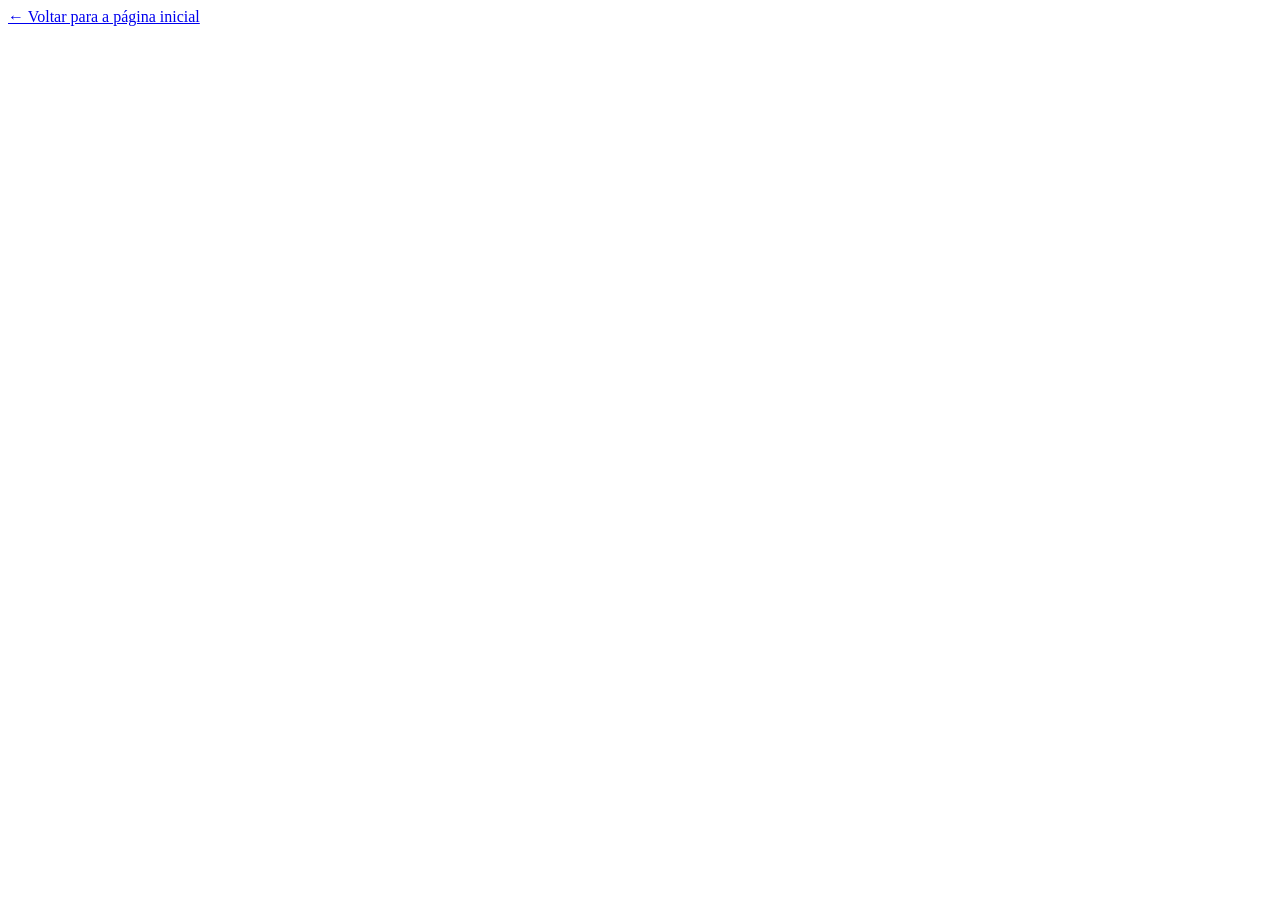
==== caminhada.html @ 35663bbc "2110 2110" ====
<!DOCTYPE html>
<html lang="en">
<head>
    <meta charset="UTF-8">
    <meta name="viewport" content="width=device-width, initial-scale=1.0">
    <title>Document</title>
</head>
<body>
       <a href="index.html">← Voltar para a página inicial</a> 
</body>
</html>
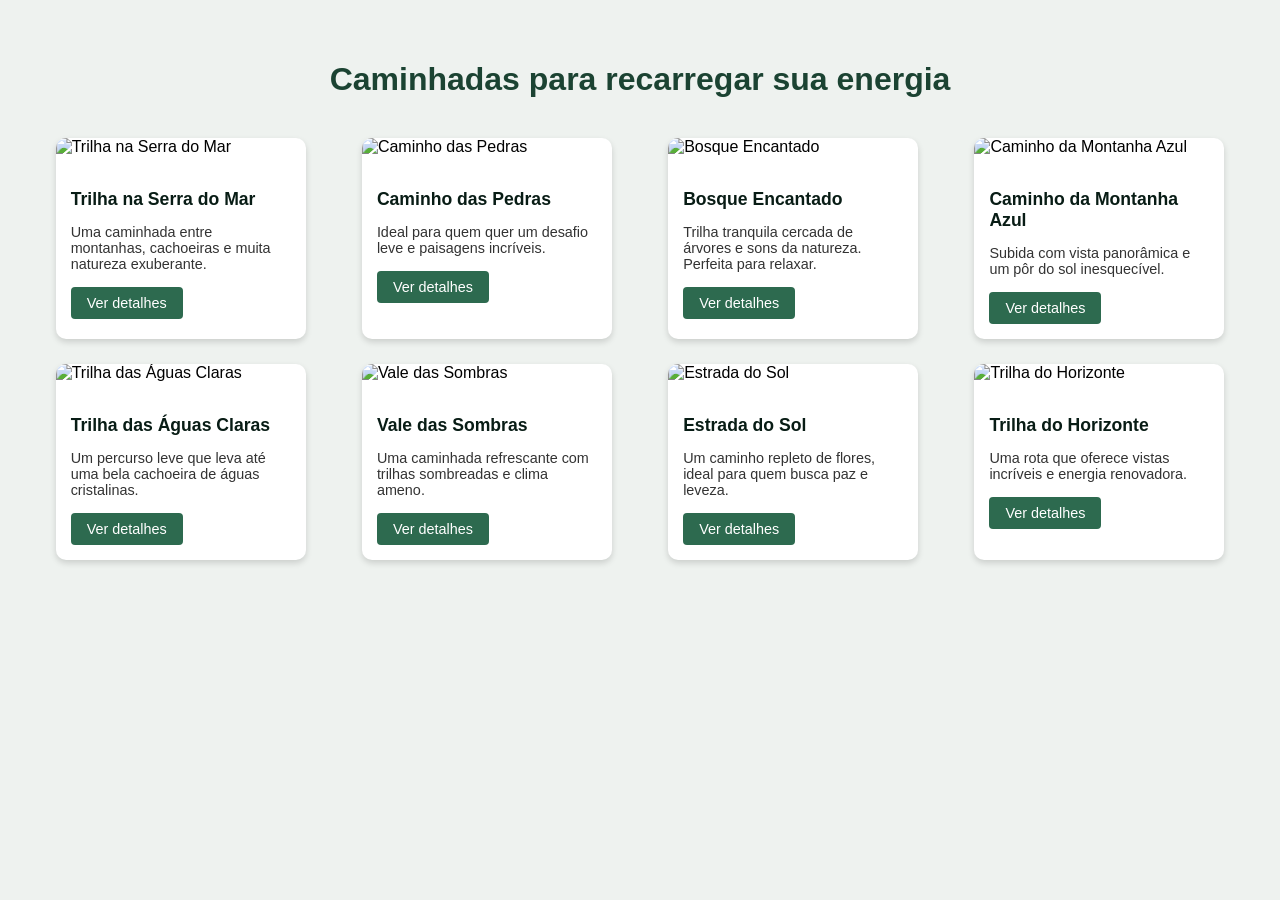
==== commit dee79721: "281025 281025" ====
--- a/caminhada.html
+++ b/caminhada.html
@@ -1,11 +1,170 @@
 <!DOCTYPE html>
-<html lang="en">
+<html lang="pt-BR">
 <head>
-    <meta charset="UTF-8">
-    <meta name="viewport" content="width=device-width, initial-scale=1.0">
-    <title>Document</title>
+  <meta charset="UTF-8" />
+  <meta name="viewport" content="width=device-width, initial-scale=1.0" />
+  <title>Caminhadas para recarregar sua energia</title>
+  <style>
+    body {
+      font-family: Arial, sans-serif;
+      background-color: #eef2ef;
+      margin: 0;
+      padding: 0;
+    }
+
+    .container {
+      max-width: 1200px;
+      margin: 0 auto;
+      padding: 40px 20px;
+    }
+
+    h1 {
+      text-align: center;
+      color: #1b4332;
+      margin-bottom: 40px;
+      font-size: 2em;
+    }
+
+    .card-grid {
+      display: grid;
+      grid-template-columns: repeat(auto-fit, minmax(250px, 1fr));
+      gap: 25px;
+      justify-items: center;
+    }
+
+    .card {
+      background-color: #fff;
+      border-radius: 10px;
+      box-shadow: 0 3px 6px rgba(0, 0, 0, 0.15);
+      overflow: hidden;
+      width: 250px;
+      text-align: left;
+      transition: transform 0.2s ease, box-shadow 0.2s ease;
+    }
+
+    .card:hover {
+      transform: translateY(-6px);
+      box-shadow: 0 6px 12px rgba(0, 0, 0, 0.2);
+    }
+
+    .card img {
+      width: 100%;
+      height: 160px;
+      object-fit: cover;
+    }
+
+    .card-content {
+      padding: 15px;
+    }
+
+    .card h3 {
+      font-size: 1.1em;
+      margin-bottom: 8px;
+      color: #081c15;
+    }
+
+    .card p {
+      font-size: 0.9em;
+      color: #333;
+      margin-bottom: 15px;
+    }
+
+    .card button {
+      background-color: #2d6a4f;
+      color: white;
+      border: none;
+      padding: 8px 16px;
+      border-radius: 4px;
+      cursor: pointer;
+      font-size: 0.9em;
+    }
+
+    .card button:hover {
+      background-color: #40916c;
+    }
+  </style>
 </head>
 <body>
-       <a href="index.html">← Voltar para a página inicial</a> 
+
+  <div class="container">
+    <h1>Caminhadas para recarregar sua energia</h1>
+
+    <div class="card-grid">
+      <!-- Primeira linha -->
+      <div class="card">
+        <img src="https://cdn.pixabay.com/photo/2016/11/18/13/03/forest-1838414_1280.jpg" alt="Trilha na Serra do Mar">
+        <div class="card-content">
+          <h3>Trilha na Serra do Mar</h3>
+          <p>Uma caminhada entre montanhas, cachoeiras e muita natureza exuberante.</p>
+          <button>Ver detalhes</button>
+        </div>
+      </div>
+
+      <div class="card">
+        <img src="https://cdn.pixabay.com/photo/2016/11/29/12/54/adventure-1868817_1280.jpg" alt="Caminho das Pedras">
+        <div class="card-content">
+          <h3>Caminho das Pedras</h3>
+          <p>Ideal para quem quer um desafio leve e paisagens incríveis.</p>
+          <button>Ver detalhes</button>
+        </div>
+      </div>
+
+      <div class="card">
+        <img src="https://cdn.pixabay.com/photo/2016/10/25/12/28/forest-1767227_1280.jpg" alt="Bosque Encantado">
+        <div class="card-content">
+          <h3>Bosque Encantado</h3>
+          <p>Trilha tranquila cercada de árvores e sons da natureza. Perfeita para relaxar.</p>
+          <button>Ver detalhes</button>
+        </div>
+      </div>
+
+      <div class="card">
+        <img src="https://cdn.pixabay.com/photo/2017/06/29/14/12/people-2450185_1280.jpg" alt="Caminho da Montanha Azul">
+        <div class="card-content">
+          <h3>Caminho da Montanha Azul</h3>
+          <p>Subida com vista panorâmica e um pôr do sol inesquecível.</p>
+          <button>Ver detalhes</button>
+        </div>
+      </div>
+
+      <!-- Segunda linha -->
+      <div class="card">
+        <img src="https://cdn.pixabay.com/photo/2018/02/21/10/31/travel-3168256_1280.jpg" alt="Trilha das Águas Claras">
+        <div class="card-content">
+          <h3>Trilha das Águas Claras</h3>
+          <p>Um percurso leve que leva até uma bela cachoeira de águas cristalinas.</p>
+          <button>Ver detalhes</button>
+        </div>
+      </div>
+
+      <div class="card">
+        <img src="https://cdn.pixabay.com/photo/2017/03/02/17/48/hiker-2118120_1280.jpg" alt="Vale das Sombras">
+        <div class="card-content">
+          <h3>Vale das Sombras</h3>
+          <p>Uma caminhada refrescante com trilhas sombreadas e clima ameno.</p>
+          <button>Ver detalhes</button>
+        </div>
+      </div>
+
+      <div class="card">
+        <img src="https://cdn.pixabay.com/photo/2015/09/18/19/03/path-944495_1280.jpg" alt="Estrada do Sol">
+        <div class="card-content">
+          <h3>Estrada do Sol</h3>
+          <p>Um caminho repleto de flores, ideal para quem busca paz e leveza.</p>
+          <button>Ver detalhes</button>
+        </div>
+      </div>
+
+      <div class="card">
+        <img src="https://cdn.pixabay.com/photo/2016/02/18/22/16/nature-1209187_1280.jpg" alt="Trilha do Horizonte">
+        <div class="card-content">
+          <h3>Trilha do Horizonte</h3>
+          <p>Uma rota que oferece vistas incríveis e energia renovadora.</p>
+          <button>Ver detalhes</button>
+        </div>
+      </div>
+    </div>
+  </div>
+
 </body>
-</html>+</html>
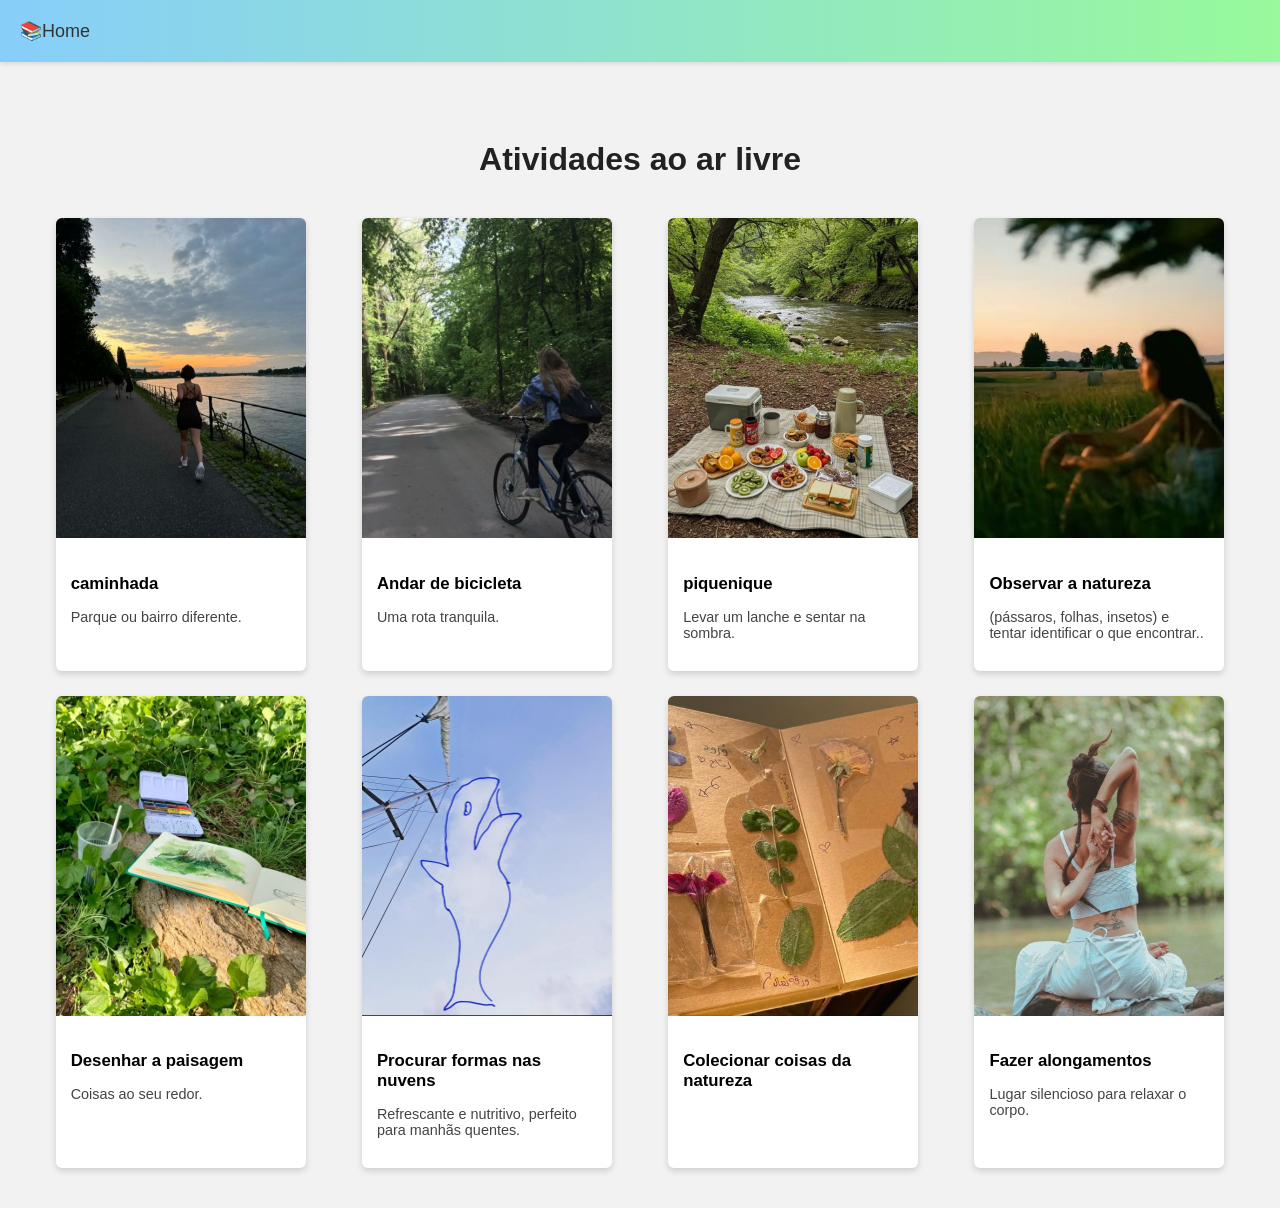
==== commit bee4d7b0: "1511" ====
--- a/caminhada.html
+++ b/caminhada.html
@@ -3,164 +3,95 @@
 <head>
   <meta charset="UTF-8" />
   <meta name="viewport" content="width=device-width, initial-scale=1.0" />
-  <title>Caminhadas para recarregar sua energia</title>
+
+  <header class="navbar">
+  <a href="index.html" class="logo">📚Home</a>
+  
+</header>
+
+  <title>Atividades ao ar livre</title>
   <style>
-    body {
-      font-family: Arial, sans-serif;
-      background-color: #eef2ef;
-      margin: 0;
-      padding: 0;
-    }
-
-    .container {
-      max-width: 1200px;
-      margin: 0 auto;
-      padding: 40px 20px;
-    }
-
-    h1 {
-      text-align: center;
-      color: #1b4332;
-      margin-bottom: 40px;
-      font-size: 2em;
-    }
-
-    .card-grid {
-      display: grid;
-      grid-template-columns: repeat(auto-fit, minmax(250px, 1fr));
-      gap: 25px;
-      justify-items: center;
-    }
-
-    .card {
-      background-color: #fff;
-      border-radius: 10px;
-      box-shadow: 0 3px 6px rgba(0, 0, 0, 0.15);
-      overflow: hidden;
-      width: 250px;
-      text-align: left;
-      transition: transform 0.2s ease, box-shadow 0.2s ease;
-    }
-
-    .card:hover {
-      transform: translateY(-6px);
-      box-shadow: 0 6px 12px rgba(0, 0, 0, 0.2);
-    }
-
-    .card img {
-      width: 100%;
-      height: 160px;
-      object-fit: cover;
-    }
-
-    .card-content {
-      padding: 15px;
-    }
-
-    .card h3 {
-      font-size: 1.1em;
-      margin-bottom: 8px;
-      color: #081c15;
-    }
-
-    .card p {
-      font-size: 0.9em;
-      color: #333;
-      margin-bottom: 15px;
-    }
-
-    .card button {
-      background-color: #2d6a4f;
-      color: white;
-      border: none;
-      padding: 8px 16px;
-      border-radius: 4px;
-      cursor: pointer;
-      font-size: 0.9em;
-    }
-
-    .card button:hover {
-      background-color: #40916c;
-    }
+   
+    
   </style>
 </head>
 <body>
 
   <div class="container">
-    <h1>Caminhadas para recarregar sua energia</h1>
+    <link rel="stylesheet" href="ler.css" />
+    <h1>Atividades ao ar livre</h1>
 
     <div class="card-grid">
       <!-- Primeira linha -->
       <div class="card">
-        <img src="https://cdn.pixabay.com/photo/2016/11/18/13/03/forest-1838414_1280.jpg" alt="Trilha na Serra do Mar">
+        <img src="livre/caminhada.jpeg" alt="caminhada">
         <div class="card-content">
-          <h3>Trilha na Serra do Mar</h3>
-          <p>Uma caminhada entre montanhas, cachoeiras e muita natureza exuberante.</p>
-          <button>Ver detalhes</button>
+          <h3>caminhada</h3>
+          <p>Parque ou bairro diferente.</p>
+         
         </div>
       </div>
 
       <div class="card">
-        <img src="https://cdn.pixabay.com/photo/2016/11/29/12/54/adventure-1868817_1280.jpg" alt="Caminho das Pedras">
+        <img src="livre/bike.jpeg" alt="Salada de kiwi">
         <div class="card-content">
-          <h3>Caminho das Pedras</h3>
-          <p>Ideal para quem quer um desafio leve e paisagens incríveis.</p>
-          <button>Ver detalhes</button>
+          <h3>Andar de bicicleta</h3>
+          <p>Uma rota tranquila.</p>
+         
         </div>
       </div>
 
       <div class="card">
-        <img src="https://cdn.pixabay.com/photo/2016/10/25/12/28/forest-1767227_1280.jpg" alt="Bosque Encantado">
+        <img src="livre/piqueniqu.jpeg" alt="Mix de vegetais">
         <div class="card-content">
-          <h3>Bosque Encantado</h3>
-          <p>Trilha tranquila cercada de árvores e sons da natureza. Perfeita para relaxar.</p>
-          <button>Ver detalhes</button>
+          <h3>piquenique</h3>
+          <p>Levar um lanche e sentar na sombra.</p>
+          
         </div>
       </div>
 
       <div class="card">
-        <img src="https://cdn.pixabay.com/photo/2017/06/29/14/12/people-2450185_1280.jpg" alt="Caminho da Montanha Azul">
+        <img src="livre/olhar.jpeg" alt="Pimentões à Juliana">
         <div class="card-content">
-          <h3>Caminho da Montanha Azul</h3>
-          <p>Subida com vista panorâmica e um pôr do sol inesquecível.</p>
-          <button>Ver detalhes</button>
+          <h3> Observar a natureza</h3>
+          <p>(pássaros, folhas, insetos) e tentar identificar o que encontrar..</p>
+         
         </div>
       </div>
 
       <!-- Segunda linha -->
       <div class="card">
-        <img src="https://cdn.pixabay.com/photo/2018/02/21/10/31/travel-3168256_1280.jpg" alt="Trilha das Águas Claras">
+        <img src="livre/Sketch.jpeg" alt="Tigela tropical">
         <div class="card-content">
-          <h3>Trilha das Águas Claras</h3>
-          <p>Um percurso leve que leva até uma bela cachoeira de águas cristalinas.</p>
-          <button>Ver detalhes</button>
+          <h3>Desenhar a paisagem</h3>
+          <p>Coisas ao seu redor.</p>
+       
         </div>
       </div>
 
       <div class="card">
-        <img src="https://cdn.pixabay.com/photo/2017/03/02/17/48/hiker-2118120_1280.jpg" alt="Vale das Sombras">
+        <img src="livre/nuvem.jpg" alt="Smoothie de frutas">
         <div class="card-content">
-          <h3>Vale das Sombras</h3>
-          <p>Uma caminhada refrescante com trilhas sombreadas e clima ameno.</p>
-          <button>Ver detalhes</button>
+          <h3>Procurar formas nas nuvens</h3>
+          <p>Refrescante e nutritivo, perfeito para manhãs quentes.</p>
+        
         </div>
       </div>
 
       <div class="card">
-        <img src="https://cdn.pixabay.com/photo/2015/09/18/19/03/path-944495_1280.jpg" alt="Estrada do Sol">
+        <img src="livre/colecao.jpeg" alt="Salada colorida">
         <div class="card-content">
-          <h3>Estrada do Sol</h3>
-          <p>Um caminho repleto de flores, ideal para quem busca paz e leveza.</p>
-          <button>Ver detalhes</button>
+          <h3>Colecionar coisas da natureza</h3>
+          
         </div>
       </div>
 
       <div class="card">
-        <img src="https://cdn.pixabay.com/photo/2016/02/18/22/16/nature-1209187_1280.jpg" alt="Trilha do Horizonte">
+        <img src="livre/yoga.jpeg" alt="Tigela de frutas vermelhas">
         <div class="card-content">
-          <h3>Trilha do Horizonte</h3>
-          <p>Uma rota que oferece vistas incríveis e energia renovadora.</p>
-          <button>Ver detalhes</button>
+          <h3>Fazer alongamentos</h3>
+          <p>Lugar silencioso para relaxar o corpo.</p>
+         
         </div>
       </div>
     </div>
--- a/ler.css
+++ b/ler.css
@@ -0,0 +1,121 @@
+body {
+      font-family: Arial, sans-serif;
+      background-color: #f2f2f2;
+      margin: 0;
+      padding: 0;
+    }
+
+    .container {
+      max-width: 1200px;
+      margin: 0 auto;
+      padding: 40px 20px;
+    }
+
+    h1 {
+      text-align: center;
+      color: #222;
+      margin-bottom: 40px;
+      font-size: 2em;
+    }
+
+    .card-grid {
+      display: grid;
+      grid-template-columns: repeat(auto-fit, minmax(250px, 1fr));
+      gap: 25px;
+      justify-items: center;
+    }
+
+    .card {
+      background-color: #fff;
+      border-radius: 6px;
+      box-shadow: 0 3px 6px rgba(0, 0, 0, 0.15);
+      overflow: hidden;
+      width: 250px;
+      text-align: left;
+      transition: transform 0.2s ease;
+    }
+
+    .card:hover {
+      transform: translateY(-6px);
+    }
+
+    .card img {
+      width: 100%;
+      height: 320px;
+      object-fit: cover;
+    }
+
+    .card-content {
+      padding: 15px;
+    }
+
+    .card h3 {
+      font-size: 1.05em;
+      margin-bottom: 8px;
+      color: #000;
+    }
+
+    .card p {
+      font-size: 0.9em;
+      color: #444;
+      margin-bottom: 15px;
+    }
+
+    .card button {
+      background-color: #004aad;
+      color: white;
+      border: none;
+      padding: 8px 16px;
+      border-radius: 4px;
+      cursor: pointer;
+      font-size: 0.9em;
+    }
+
+    .card button:hover {
+      background-color: #0060e0;
+    }
+
+    /* 🔹 Barra fixa no topo */
+.navbar {
+  position: fixed;
+  top: 0;
+  left: 0;
+  width: 100%;
+  background :linear-gradient(135deg, #8fd3f4, #84fab0);
+  box-shadow: 0 2px 5px rgba(0, 0, 0, 0.1);
+  display: flex;
+  justify-content: space-between;
+  align-items: center;
+  padding: 15px 40px;
+  z-index: 1000;
+}
+
+/* Barra de navegação */
+.navbar {
+  display: flex;
+  justify-content: flex-start;  /* Mantém os itens lado a lado sem separar */
+  align-items: center;
+  gap: 40px;                    /* Espaço entre os links */
+  padding: 20px 20px;
+  background: linear-gradient(90deg, #87CEFA, #98FB98);
+}
+
+/* Estilo dos links */
+.navbar a {
+  text-decoration: none;
+  color: #333;
+  font-size: 18px;
+  font-weight: 500;
+  display: flex;
+  align-items: center;
+  gap: 6px; /* Espaço entre o ícone e o texto */
+}
+
+.navbar a:hover {
+  color: #000;
+}
+
+/* Segurança para não ficar atrás do topo */
+body {
+  padding-top: 80px;
+}
